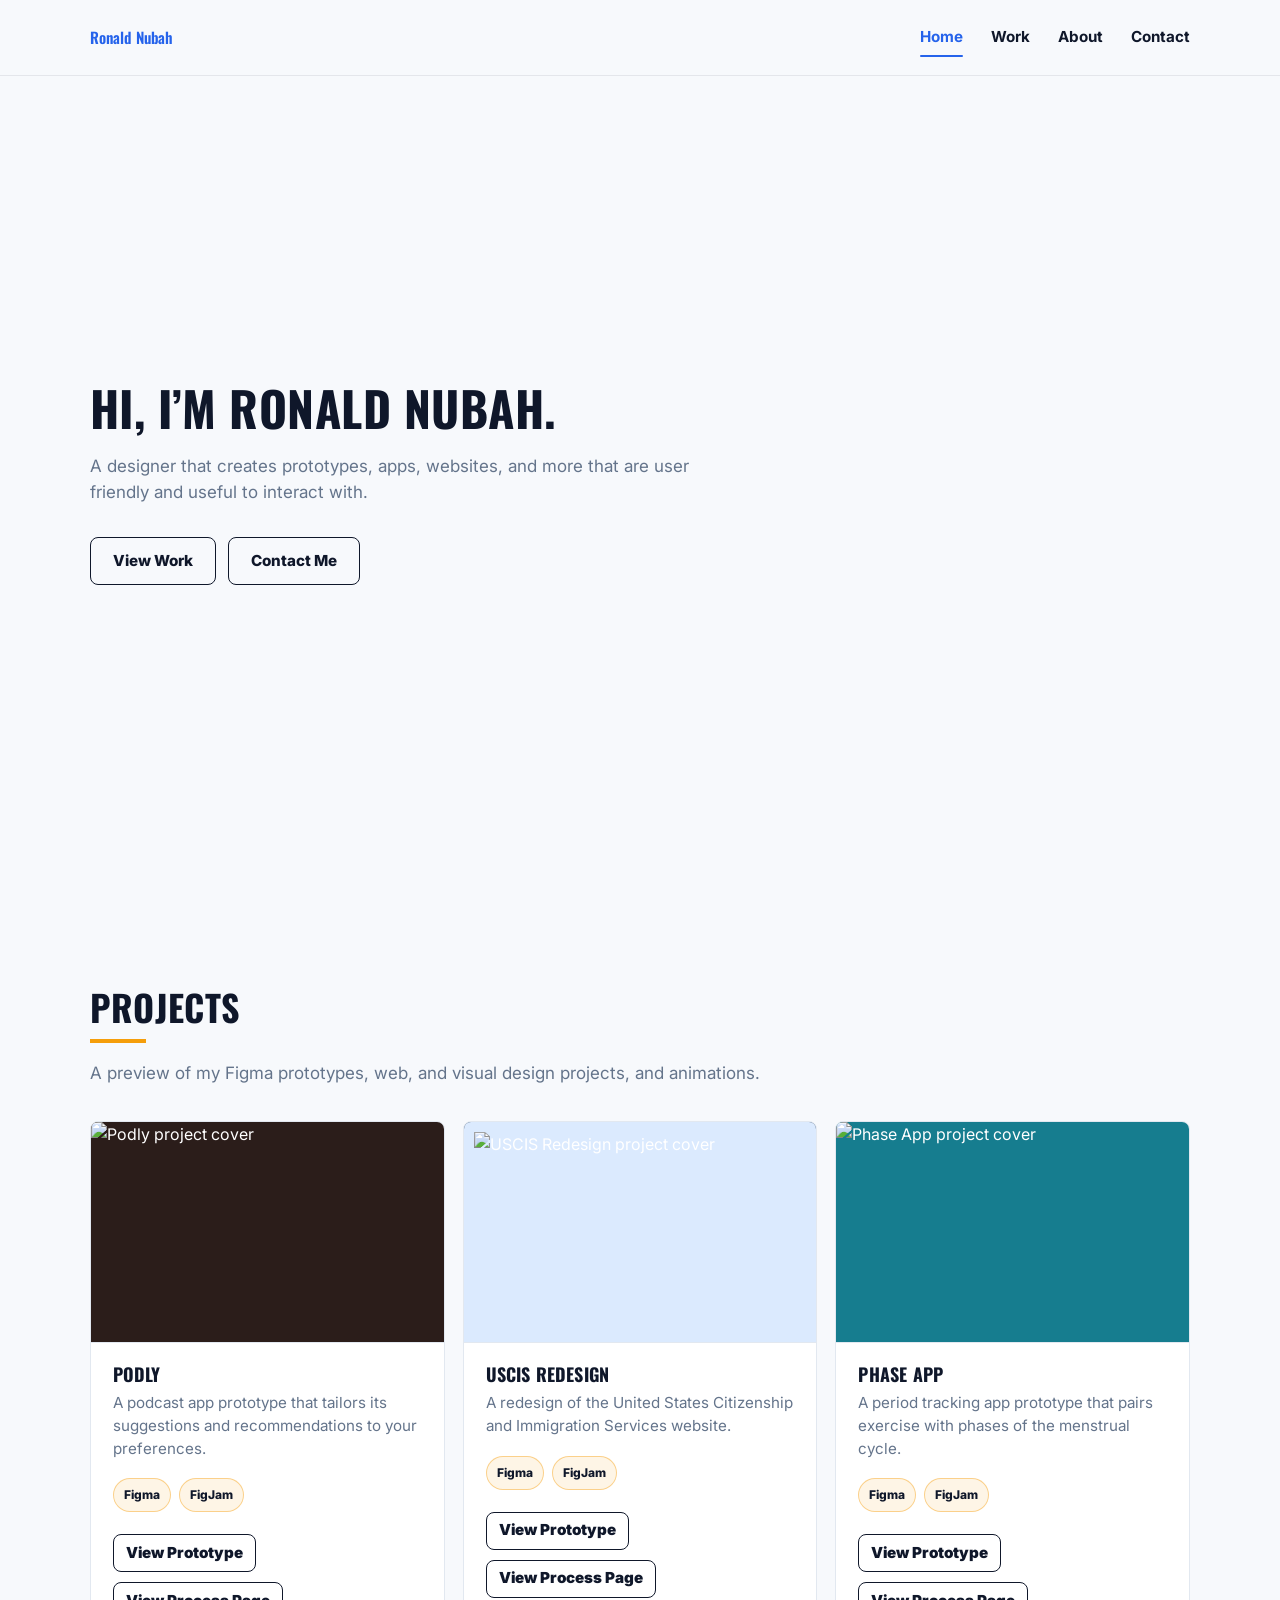
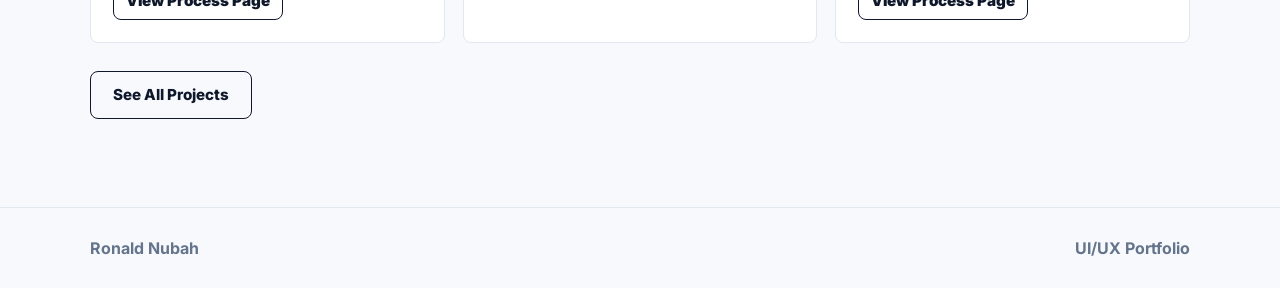
==== index.html @ 4ed1dfc1 "Add files via upload" ====
<!doctype html>
<html lang="en">
  <head>
    <meta charset="utf-8" />
    <meta name="viewport" content="width=device-width, initial-scale=1" />
    <meta
      name="description"
      content="Ronald Nubah is a UI/UX designer creating thoughtful apps, websites, prototypes, and digital brand experiences."
    />
    <title>Ronald Nubah | UI/UX Portfolio</title>
    <link rel="icon" href="favicon.svg" type="image/svg+xml" />
    <link rel="preconnect" href="https://fonts.googleapis.com" />
    <link rel="preconnect" href="https://fonts.gstatic.com" crossorigin />
    <link
      href="https://fonts.googleapis.com/css2?family=Inter:wght@400;500;600;700;800&family=Oswald:wght@500;600;700&display=swap"
      rel="stylesheet"
    />
    <link rel="stylesheet" href="styles.css?v=42" />
  </head>
  <body>
    <header class="site-header">
      <a class="brand" href="index.html" aria-label="Ronald Nubah home">Ronald Nubah</a>
      <button class="nav-toggle" type="button" aria-expanded="false" aria-controls="site-nav">
        <span></span>
        <span></span>
        <span></span>
      </button>
      <nav id="site-nav" class="site-nav" aria-label="Primary navigation">
        <a aria-current="page" href="index.html">Home</a>
        <a href="work.html">Work</a>
        <a href="about.html">About</a>
        <a href="contact.html">Contact</a>
      </nav>
    </header>

    <main>
      <section class="hero" aria-labelledby="hero-title">
        <div class="hero-copy">
          <h1 id="hero-title">Hi, I’m Ronald Nubah.</h1>
          <p class="hero-text">
            A designer that creates prototypes, apps, websites, and more that are user friendly and
            useful to interact with.
          </p>
          <div class="hero-actions" aria-label="Portfolio actions">
            <a class="button primary" href="work.html">View Work</a>
            <a class="button secondary" href="contact.html">Contact Me</a>
          </div>
        </div>

      </section>

      <section class="section work-section" aria-labelledby="work-title">
        <div class="section-heading">
          <h2 id="work-title">Projects</h2>
          <p>
            A preview of my Figma prototypes, web, and visual design projects, and animations.
          </p>
        </div>
        <div id="project-grid" class="project-grid"></div>
        <div class="section-actions">
          <a class="button secondary" href="work.html">See All Projects</a>
        </div>
      </section>
    </main>

    <footer class="site-footer">
      <p>Ronald Nubah</p>
      <p>UI/UX Portfolio</p>
    </footer>

    <script src="script.js?v=27"></script>
  </body>
</html>
---- styles.css ----
:root {
  --ink: #0F172A;
  --muted: #64748B;
  --paper: #F7F9FC;
  --white: #FFFFFF;
  --line: #E2E8F0;
  --primary: #2563EB;
  --teal: #2563EB;
  --accent: #F59E0B;
  --coral: #F59E0B;
  --navy: #0F172A;
  --gold: #F59E0B;
  --hover: #DBEAFE;
  --radius: 8px;
  --shadow: 0 24px 60px rgba(15, 23, 42, 0.10);
  --font-body: Inter, Arial, sans-serif;
  --font-heading: Oswald, Impact, sans-serif;
  --text-h1: 3rem;
  --text-h2: 2.25rem;
  --text-h3: 1.35rem;
  --text-body: 1rem;
  --text-lead: 1.0625rem;
  --text-caption: 0.875rem;
  --text-nav: 0.95rem;
  --text-card-title: 1.125rem;
  --text-card-body: 0.95rem;
  --text-tag: 0.75rem;
  --text-button: 0.95rem;
}

* {
  box-sizing: border-box;
}

html {
  scroll-behavior: smooth;
}

body {
  margin: 0;
  color: var(--ink);
  background: var(--paper);
  font-family: var(--font-body);
  font-size: var(--text-body);
  line-height: 1.5;
}

a {
  color: inherit;
  text-decoration: none;
}

.site-header {
  position: sticky;
  top: 0;
  z-index: 20;
  display: flex;
  align-items: center;
  justify-content: space-between;
  min-height: 76px;
  padding: 0 7vw;
  border-bottom: 1px solid rgba(15, 23, 42, 0.08);
  background: rgba(247, 249, 252, 0.92);
  backdrop-filter: blur(16px);
}

h1,
h2,
h3 {
  font-family: var(--font-heading);
  font-weight: 700;
  letter-spacing: 0.01em;
  text-transform: uppercase;
}

.brand {
  font-family: var(--font-heading);
  font-size: var(--text-nav);
  font-weight: 600;
  letter-spacing: 0.01em;
  color: var(--primary);
}

.site-nav {
  position: relative;
  display: flex;
  gap: 28px;
  color: var(--ink);
  font-size: var(--text-nav);
  font-weight: 700;
}

.site-nav a {
  position: relative;
  z-index: 1;
  padding: 8px 0;
  transition: color 180ms ease;
}

.site-nav a:hover,
.site-nav a:focus-visible,
.site-nav a[aria-current="page"] {
  color: var(--primary);
}

.nav-indicator {
  position: absolute;
  bottom: 0;
  left: 0;
  width: 0;
  height: 2px;
  border-radius: 999px;
  background: var(--primary);
  opacity: 0;
  pointer-events: none;
  transform: translateX(0);
  transition:
    transform 280ms cubic-bezier(0.22, 1, 0.36, 1),
    width 280ms cubic-bezier(0.22, 1, 0.36, 1),
    opacity 140ms ease;
}

.site-nav:not(.indicator-ready) .nav-indicator {
  transition: none;
}

.nav-toggle {
  display: none;
  width: 42px;
  height: 42px;
  border: 1px solid var(--line);
  border-radius: var(--radius);
  background: var(--white);
  cursor: pointer;
}

.nav-toggle span {
  display: block;
  width: 18px;
  height: 2px;
  margin: 4px auto;
  background: var(--ink);
}

.hero {
  display: grid;
  grid-template-columns: minmax(0, 1fr);
  align-items: center;
  min-height: calc(100vh - 76px);
  padding: 64px 7vw 72px;
}

.hero-copy {
  min-width: 0;
  max-width: 780px;
}

.eyebrow {
  margin: 0 0 14px;
  color: var(--accent);
  font-size: var(--text-caption);
  font-weight: 800;
  letter-spacing: 0;
  text-transform: uppercase;
}

h1,
h2,
h3,
p {
  margin-top: 0;
}

h1,
h2,
h3 {
  text-align: left;
}

h1 {
  margin-bottom: 22px;
  max-width: 900px;
  font-size: var(--text-h1);
  line-height: 1.04;
}

h2 {
  margin-bottom: 18px;
  font-size: var(--text-h2);
  line-height: 1.04;
}

.section-heading h2::after,
.page-hero h1::after,
.contact-form-section h1::after {
  content: "";
  display: block;
  width: 56px;
  height: 4px;
  margin-top: 14px;
  background: var(--accent);
}

.phase-hero-content h1::after {
  display: none;
}

h3 {
  margin-bottom: 12px;
  font-size: var(--text-h3);
  line-height: 1.08;
}

.hero-text,
.section-heading p,
.about-copy p,
.contact-section p {
  color: var(--muted);
  font-size: var(--text-lead);
}

.hero-text {
  max-width: 620px;
}

.hero-actions,
.contact-actions {
  display: flex;
  flex-wrap: wrap;
  gap: 12px;
  margin-top: 32px;
}

.button {
  display: inline-flex;
  align-items: center;
  justify-content: center;
  min-height: 48px;
  border: 1px solid var(--ink);
  border-radius: var(--radius);
  padding: 0 22px;
  font-size: var(--text-button);
  font-weight: 800;
}

.button,
.project-link,
.phase-prototype-button,
.form-submit {
  cursor: pointer;
  transition:
    transform 160ms ease,
    background-color 160ms ease,
    border-color 160ms ease,
    color 160ms ease,
    box-shadow 160ms ease;
}

.button,
.button.primary,
.button.secondary,
.phase-prototype-button,
.form-submit {
  color: var(--ink);
  background: transparent;
  border: 1px solid var(--ink);
  border-radius: var(--radius);
}

.button:hover,
.button:focus-visible,
.project-link:hover,
.project-link:focus-visible,
.phase-prototype-button:hover,
.phase-prototype-button:focus-visible,
.form-submit:hover,
.form-submit:focus-visible {
  transform: translateY(-1px);
  box-shadow: 0 10px 24px rgba(15, 23, 42, 0.12);
}

.button:active,
.project-link:active,
.phase-prototype-button:active,
.form-submit:active {
  transform: translateY(1px);
  box-shadow: 0 4px 12px rgba(15, 23, 42, 0.10);
  color: var(--white);
  border-color: var(--primary);
  background: var(--primary);
}

.button.primary:hover,
.button.primary:focus-visible,
.button.secondary:hover,
.button.secondary:focus-visible,
.project-link:hover,
.project-link:focus-visible,
.phase-prototype-button:hover,
.phase-prototype-button:focus-visible,
.phase-top-button:hover,
.phase-top-button:focus-visible,
.form-submit:hover,
.form-submit:focus-visible {
  color: var(--ink);
  border-color: var(--primary);
  background: var(--hover);
}

.hero-visual {
  min-width: 0;
  justify-self: start;
  width: 100%;
}

.headshot-frame {
  overflow: hidden;
  width: min(100%, 420px);
  margin-left: auto;
  border: 1px solid var(--line);
  border-radius: var(--radius);
  padding: 14px;
  background: var(--white);
  box-shadow: var(--shadow);
}

.headshot-frame img {
  display: block;
  width: 100%;
  aspect-ratio: 4 / 5;
  border-radius: var(--radius);
  object-fit: cover;
}

.headshot-placeholder {
  display: grid;
  aspect-ratio: 4 / 5;
  place-items: center;
  border: 1px dashed var(--line);
  border-radius: var(--radius);
  background:
    linear-gradient(135deg, rgba(37, 99, 235, 0.12), rgba(245, 158, 11, 0.12)),
    var(--white);
  color: var(--muted);
  font-weight: 800;
}

.section {
  padding: 88px 7vw;
}

.page-hero {
  padding: 92px 7vw 54px;
}

.page-hero h1 {
  max-width: 980px;
}

.page-hero p:not(.eyebrow) {
  max-width: 720px;
  color: var(--muted);
  font-size: var(--text-lead);
}

.work-page-hero {
  padding-bottom: 24px;
}

.work-page-projects {
  padding-top: 20px;
}

.section-actions {
  margin-top: 28px;
}

.section-heading {
  max-width: 720px;
  margin-bottom: 34px;
}

.section-heading p {
  margin-bottom: 0;
}

.project-grid {
  display: grid;
  grid-template-columns: repeat(3, minmax(0, 1fr));
  gap: 18px;
}

.project-card {
  overflow: hidden;
  border: 1px solid var(--line);
  border-radius: var(--radius);
  background: var(--white);
}

.project-cover {
  position: relative;
  display: grid;
  overflow: hidden;
  aspect-ratio: 16 / 10;
  place-items: center;
  color: var(--white);
  border-bottom: 1px solid var(--line);
}

.project-cover::after {
  content: "";
  position: absolute;
  inset: 18px;
  border: 1px solid rgba(255, 255, 255, 0.55);
  border-radius: var(--radius);
}

.project-cover.has-image::after {
  display: none;
}

.project-image {
  display: block;
  width: 100%;
  height: 100%;
  object-fit: cover;
}

.project-image-contain {
  object-fit: contain;
  padding: 10px;
  background: var(--hover);
}

.project-monogram {
  position: relative;
  z-index: 1;
  font-size: var(--text-h1);
  font-weight: 900;
  text-transform: uppercase;
}

.project-content {
  padding: 22px;
}

.project-content h3 {
  margin-bottom: 8px;
  font-size: var(--text-card-title);
}

.project-content p {
  color: var(--muted);
  font-size: var(--text-card-body);
}

.tag-list {
  display: flex;
  flex-wrap: wrap;
  gap: 8px;
  margin-top: 18px;
}

.tag-list span,
.tool-list span {
  border: 1px solid rgba(245, 158, 11, 0.42);
  border-radius: 999px;
  padding: 7px 10px;
  color: var(--ink);
  background: rgba(245, 158, 11, 0.10);
  font-size: var(--text-tag);
  font-weight: 800;
}

.project-actions {
  display: flex;
  flex-wrap: wrap;
  gap: 10px;
  align-items: center;
  margin-top: 22px;
}

.project-link {
  display: inline-flex;
  align-items: center;
  min-height: 38px;
  border: 1px solid var(--ink);
  border-radius: var(--radius);
  padding: 0 12px;
  color: var(--ink);
  background: transparent;
  font-size: var(--text-button);
  font-weight: 900;
}

.project-link-secondary {
  border-color: var(--ink);
  color: var(--ink);
}

.about-section {
  display: grid;
  grid-template-columns: 1fr;
  gap: 28px;
  align-items: start;
  background: var(--paper);
}

.about-copy {
  max-width: 720px;
}

.skills-panel {
  justify-self: start;
  width: min(100%, 420px);
  border: 1px solid var(--line);
  border-radius: var(--radius);
  padding: 26px;
  background: var(--white);
}

.skills-panel ul {
  display: grid;
  gap: 10px;
  margin: 0 0 26px;
  padding-left: 20px;
  color: var(--muted);
}

.tool-list {
  display: flex;
  flex-wrap: wrap;
  gap: 8px;
}

.contact-section {
  max-width: 980px;
}

.contact-section h2 {
  max-width: 860px;
}

.contact-section p {
  max-width: 680px;
}

.contact-form-section {
  padding: 72px 7vw 96px;
  background: var(--paper);
}

.phase-case-hero {
  position: relative;
  display: grid;
  min-height: calc(100vh - 76px);
  align-items: stretch;
  overflow: hidden;
  background:
    linear-gradient(rgba(247, 249, 252, 0.72), rgba(247, 249, 252, 0.72)),
    url("assets/images/phase-hero-bg.png") center / cover no-repeat;
}

.podly-case-hero {
  background:
    linear-gradient(rgba(247, 249, 252, 0.70), rgba(247, 249, 252, 0.70)),
    url("assets/images/podly-hero-mockup.png") center / cover no-repeat;
}

.uscis-case-hero {
  background:
    linear-gradient(rgba(247, 249, 252, 0.74), rgba(247, 249, 252, 0.74)),
    url("assets/images/uscis-hero-mockup.png") center / cover no-repeat;
}

.phase-case-hero::before {
  content: "";
  position: absolute;
  inset: 0;
  background: linear-gradient(90deg, rgba(247, 249, 252, 0.42), rgba(247, 249, 252, 0.26));
}

.phase-hero-content {
  position: relative;
  z-index: 1;
  display: grid;
  min-height: calc(100vh - 76px);
  grid-template-rows: auto 1fr auto;
  gap: 32px;
  padding: 52px 7vw 48px;
}

.phase-hero-content h1 {
  justify-self: center;
  margin: 0;
  font-size: var(--text-h1);
  line-height: 1;
}

.phase-meta-grid {
  display: grid;
  grid-template-columns: repeat(4, minmax(0, 1fr));
  gap: 42px;
  align-self: end;
}

.phase-meta-grid h2 {
  margin-bottom: 24px;
  font-family: var(--font-heading);
  font-size: var(--text-h3);
  line-height: 1.1;
  text-transform: none;
}

.phase-meta-grid p {
  margin: 0;
  color: var(--muted);
  font-size: var(--text-body);
}

.phase-prototype-button {
  display: inline-flex;
  align-items: center;
  justify-content: center;
  justify-self: center;
  min-height: 48px;
  padding: 0 22px;
  font-size: var(--text-button);
  font-weight: 800;
  text-transform: uppercase;
}

.phase-page-actions {
  display: flex;
  flex-wrap: wrap;
  gap: 14px;
  justify-content: center;
  padding: 34px 7vw 58px;
  background: var(--white);
}

.phase-top-button {
  border: 1px solid var(--ink);
  color: var(--ink);
  background: transparent;
}

.phase-intro-section {
  display: grid;
  grid-template-columns: minmax(0, 0.85fr) minmax(0, 1.15fr);
  gap: 64px;
  align-items: center;
  padding: 48px 7vw;
  background: var(--white);
}

.phase-intro-copy h2 {
  max-width: 720px;
  margin-bottom: 20px;
  color: var(--primary);
  font-size: var(--text-h2);
  line-height: 1.04;
  overflow-wrap: anywhere;
}

.phase-intro-copy p {
  max-width: 610px;
  margin-bottom: 22px;
  color: var(--muted);
  font-size: var(--text-body);
  line-height: 1.55;
}

.phase-intro-copy p:last-child {
  margin-bottom: 0;
}

.phase-mockup-image {
  display: block;
  width: min(100%, 780px);
  height: auto;
  justify-self: center;
}

.phase-phone-placeholders {
  --phone-height: clamp(360px, 29vw, 560px);
  display: grid;
  grid-template-columns: repeat(3, minmax(0, calc(var(--phone-height) * 0.5)));
  gap: 14px;
  align-items: center;
  justify-content: center;
  min-width: 0;
}

.phone-placeholder {
  display: grid;
  width: 100%;
  height: var(--phone-height);
  place-items: center;
  border: 2px dashed var(--line);
  border-radius: 36px;
  background: var(--paper);
  color: var(--muted);
  font-weight: 800;
}

.phone-placeholder.has-phone-image {
  border: 0;
  background: transparent;
}

.phone-placeholder img {
  display: block;
  width: auto;
  height: 100%;
  max-width: 100%;
  object-fit: contain;
}

.phone-placeholder.featured {
  background: var(--hover);
}

.phone-placeholder.featured.has-phone-image {
  background: transparent;
}

.case-study-section {
  padding: 34px 7vw;
  background: var(--white);
}

.case-study-section h2 {
  margin-bottom: 18px;
  color: var(--primary);
  font-size: var(--text-h2);
  line-height: 1.04;
  overflow-wrap: anywhere;
}

.case-study-section h3 {
  margin: 28px 0 14px;
  color: var(--ink);
  font-family: var(--font-heading);
  font-size: var(--text-h3);
  line-height: 1.08;
  text-transform: uppercase;
}

.case-study-section p,
.case-study-section li {
  color: var(--muted);
  font-size: var(--text-body);
  line-height: 1.6;
}

.case-study-section p {
  max-width: 1500px;
}

.case-study-section ul {
  display: grid;
  gap: 12px;
  margin: 10px 0 18px 28px;
  padding-left: 24px;
}

.gdd-image {
  display: block;
  width: 100%;
  margin-top: 36px;
  object-fit: contain;
}

.case-study-image {
  display: block;
  width: 100%;
  height: auto;
  background: var(--paper);
}

.behavioral-image-stack {
  display: grid;
  gap: 18px;
  width: min(100%, 980px);
  margin-top: 22px;
}

.behavioral-image-stack img {
  display: block;
  width: 100%;
  height: auto;
  border: 1px solid var(--line);
}

.framework-image {
  height: 330px;
  object-fit: cover;
}

.persona-image {
  display: block;
  width: min(100%, 520px);
  height: auto;
  margin: 0 auto;
  background: var(--paper);
}

.placeholder-gallery {
  display: grid;
  gap: 28px;
  margin-top: 20px;
}

.placeholder-gallery.two-up {
  grid-template-columns: repeat(2, minmax(0, 1fr));
}

.wide-placeholder,
.document-placeholder {
  display: grid;
  place-items: center;
  border: 2px dashed var(--line);
  background: var(--paper);
  color: var(--muted);
  font-weight: 800;
}

.wide-placeholder {
  min-height: 330px;
}

.document-placeholder {
  width: min(100%, 420px);
  min-height: 620px;
  margin: 0 auto;
}

.placeholder-gallery figcaption,
.centered-placeholder-figure figcaption {
  margin-top: 14px;
  color: var(--muted);
  font-size: var(--text-caption);
}

.centered-placeholder-figure {
  margin: 22px auto 32px;
  text-align: center;
}

.compact-gallery {
  max-width: 1020px;
  margin-right: auto;
  margin-left: auto;
}

.contact-form-section h1 {
  max-width: 560px;
  margin-bottom: 24px;
  font-size: var(--text-h1);
  line-height: 1.02;
}

.contact-intro {
  max-width: 520px;
  margin-bottom: 28px;
  color: var(--ink);
  font-size: var(--text-lead);
}

.contact-form {
  width: 100%;
  max-width: 620px;
  justify-self: start;
}

.contact-form-copy {
  max-width: 620px;
}


.contact-form fieldset {
  margin: 0;
  border: 0;
  padding: 0;
}

.contact-form legend,
.contact-form label > span {
  display: block;
  margin-bottom: 10px;
  color: var(--ink);
  font-size: var(--text-body);
  font-weight: 400;
}

.contact-form em {
  color: var(--muted);
  font-style: normal;
}

.name-grid {
  display: grid;
  grid-template-columns: repeat(2, minmax(0, 1fr));
  gap: 14px;
}

.contact-form label {
  display: block;
  margin-bottom: 22px;
}

.contact-form input,
.contact-form textarea {
  width: 100%;
  border: 2px solid var(--ink);
  border-radius: 999px;
  padding: 12px 16px;
  color: var(--ink);
  background: transparent;
  font: inherit;
  outline: none;
}

.contact-form textarea {
  min-height: 130px;
  border-radius: 20px;
  resize: vertical;
}

.contact-form input:focus,
.contact-form textarea:focus {
  border-color: var(--primary);
  box-shadow: 0 0 0 4px rgba(37, 99, 235, 0.16);
}

.form-submit {
  min-width: 190px;
  min-height: 48px;
  padding: 0 42px;
  font: inherit;
  font-size: var(--text-button);
  font-weight: 800;
  text-transform: uppercase;
  cursor: pointer;
}

.animation-section {
  padding-top: 28px;
}

.animation-video {
  display: block;
  width: min(100%, 960px);
  max-height: 70vh;
  background: #000000;
}

.animation-actions {
  margin-top: 20px;
}

.site-footer {
  display: flex;
  justify-content: space-between;
  gap: 20px;
  padding: 28px 7vw;
  border-top: 1px solid var(--line);
  color: var(--muted);
  font-weight: 700;
}

.site-footer p {
  margin: 0;
}

@media (max-width: 1180px) {
  :root {
    --text-h1: 2.75rem;
    --text-h2: 2.1rem;
  }

  .hero {
    grid-template-columns: 1fr;
    gap: 42px;
    min-height: auto;
  }

  .hero-visual {
    justify-self: start;
  }

  .headshot-frame {
    width: min(100%, 440px);
    margin-left: 0;
  }

  .phase-meta-grid {
    grid-template-columns: repeat(2, minmax(0, 1fr));
  }

  .phase-intro-section {
    grid-template-columns: 1fr;
  }

  .phase-phone-placeholders {
    justify-content: center;
    max-width: 100%;
  }
}

@media (max-width: 980px) {
  :root {
    --text-h1: 2.55rem;
    --text-h2: 1.95rem;
    --text-h3: 1.25rem;
    --text-lead: 1rem;
  }

  .hero,
  .about-section {
    grid-template-columns: 1fr;
  }

  .project-grid {
    grid-template-columns: repeat(2, minmax(0, 1fr));
  }

  .contact-form-section {
    grid-template-columns: 1fr;
    gap: 28px;
  }

  .contact-form {
    max-width: 100%;
    justify-self: start;
  }

  .phase-hero-content {
    min-height: auto;
    padding-top: 58px;
  }

  .phase-intro-section {
    padding: 32px 22px;
  }

  .phase-phone-placeholders {
    --phone-height: clamp(280px, 47vw, 460px);
    gap: 8px;
  }

  .case-study-section {
    padding: 24px 22px;
  }

  .placeholder-gallery.two-up {
    grid-template-columns: 1fr;
  }

  .document-placeholder {
    min-height: 460px;
  }

  .framework-image {
    height: auto;
    object-fit: contain;
  }
}

@media (max-width: 520px) {
  .phase-phone-placeholders {
    --phone-height: calc((100vw - 60px) / 1.5);
  }
}

@media (max-width: 720px) {
  :root {
    --text-h1: 2.15rem;
    --text-h2: 1.75rem;
    --text-h3: 1.15rem;
    --text-body: 1rem;
    --text-lead: 1rem;
    --text-nav: 0.92rem;
    --text-card-title: 1.05rem;
    --text-card-body: 0.95rem;
    --text-button: 0.9rem;
  }

  .site-header {
    min-height: 68px;
    padding: 0 22px;
  }

  .nav-toggle {
    display: block;
  }

  .site-nav {
    position: absolute;
    top: 68px;
    left: 0;
    right: 0;
    display: none;
    flex-direction: column;
    gap: 0;
    padding: 12px 22px 18px;
    border-bottom: 1px solid var(--line);
    background: var(--paper);
  }

  .site-nav.open {
    display: flex;
  }

  .nav-indicator {
    display: none;
  }

  .site-nav a[aria-current="page"] {
    border-bottom: 2px solid var(--primary);
  }

  .hero,
  .section,
  .page-hero {
    padding-right: 22px;
    padding-left: 22px;
  }

  .page-hero {
    padding-top: 58px;
  }

  .headshot-frame {
    width: 100%;
    margin-left: 0;
  }

  .headshot-placeholder {
    min-height: 0;
  }

  .project-grid {
    grid-template-columns: 1fr;
  }

  .contact-form-section {
    padding: 54px 22px 72px;
  }

  .name-grid {
    grid-template-columns: 1fr;
    gap: 0;
  }

  .form-submit {
    width: 100%;
  }

  .phase-hero-content h1 {
    justify-self: start;
  }

  .phase-meta-grid {
    grid-template-columns: 1fr;
    gap: 24px;
  }

  .phase-meta-grid h2 {
    margin-bottom: 8px;
  }

  .phase-prototype-button {
    width: auto;
    min-width: 0;
  }

  .phase-page-actions {
    padding: 28px 22px 46px;
  }

  .site-footer {
    flex-direction: column;
    padding-right: 22px;
    padding-left: 22px;
  }
}

@media (max-width: 360px) {
  :root {
    --text-h1: 1.95rem;
    --text-h2: 1.6rem;
  }

  .button {
    width: 100%;
  }
}
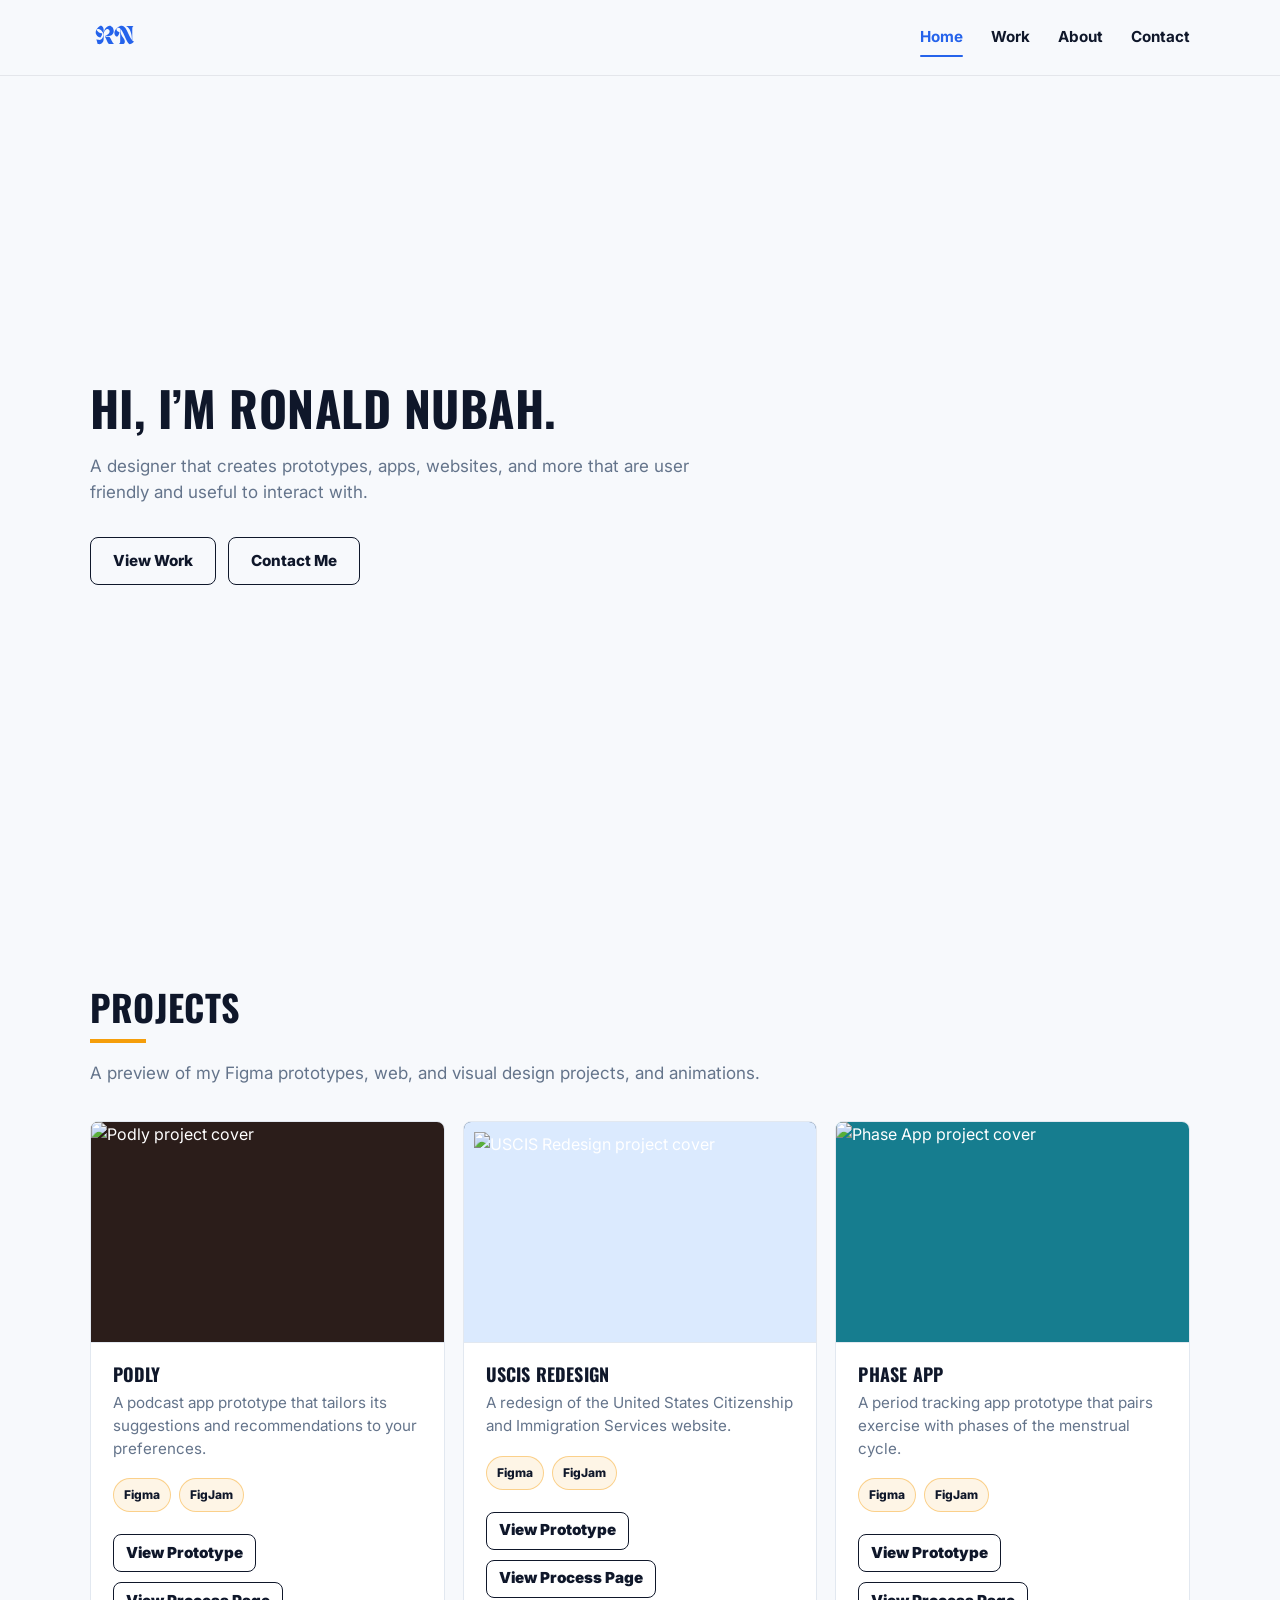
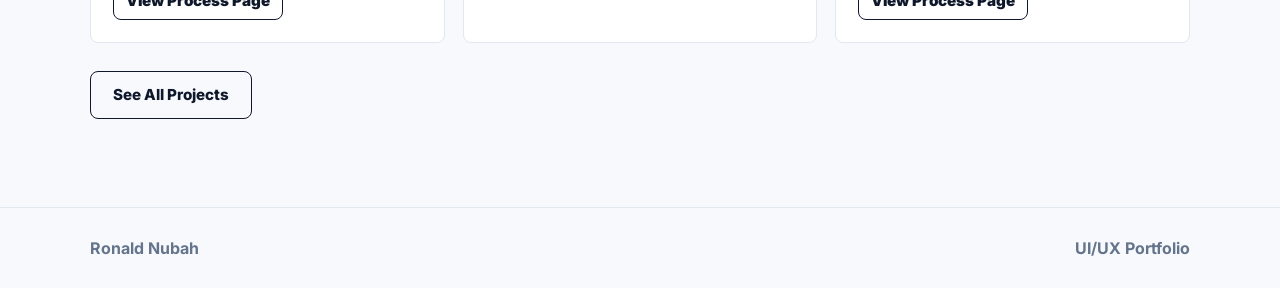
==== commit affd3840: "Add files via upload" ====
--- a/index.html
+++ b/index.html
@@ -15,11 +15,13 @@
       href="https://fonts.googleapis.com/css2?family=Inter:wght@400;500;600;700;800&family=Oswald:wght@500;600;700&display=swap"
       rel="stylesheet"
     />
-    <link rel="stylesheet" href="styles.css?v=42" />
+    <link rel="stylesheet" href="styles.css?v=46" />
   </head>
   <body>
     <header class="site-header">
-      <a class="brand" href="index.html" aria-label="Ronald Nubah home">Ronald Nubah</a>
+      <a class="brand" href="index.html" aria-label="Ronald Nubah home">
+        <img src="assets/images/ronald-nubah-logo.svg" alt="" />
+      </a>
       <button class="nav-toggle" type="button" aria-expanded="false" aria-controls="site-nav">
         <span></span>
         <span></span>
@@ -68,6 +70,6 @@
       <p>UI/UX Portfolio</p>
     </footer>
 
-    <script src="script.js?v=27"></script>
+    <script src="script.js?v=30"></script>
   </body>
 </html>
--- a/styles.css
+++ b/styles.css
@@ -74,11 +74,15 @@
 }
 
 .brand {
-  font-family: var(--font-heading);
-  font-size: var(--text-nav);
-  font-weight: 600;
-  letter-spacing: 0.01em;
-  color: var(--primary);
+  display: inline-flex;
+  align-items: center;
+  flex: 0 0 auto;
+}
+
+.brand img {
+  display: block;
+  width: 50px;
+  height: 50px;
 }
 
 .site-nav {
@@ -573,6 +577,16 @@
     url("assets/images/uscis-hero-mockup.png") center / cover no-repeat;
 }
 
+.swimplicity-case-hero {
+  background:
+    linear-gradient(rgba(247, 249, 252, 0.76), rgba(247, 249, 252, 0.76)),
+    url("assets/images/swimplicity-hero-mockup.png") center / cover no-repeat;
+}
+
+.swimplicity-meta-grid {
+  grid-template-columns: repeat(3, minmax(0, 1fr));
+}
+
 .phase-case-hero::before {
   content: "";
   position: absolute;
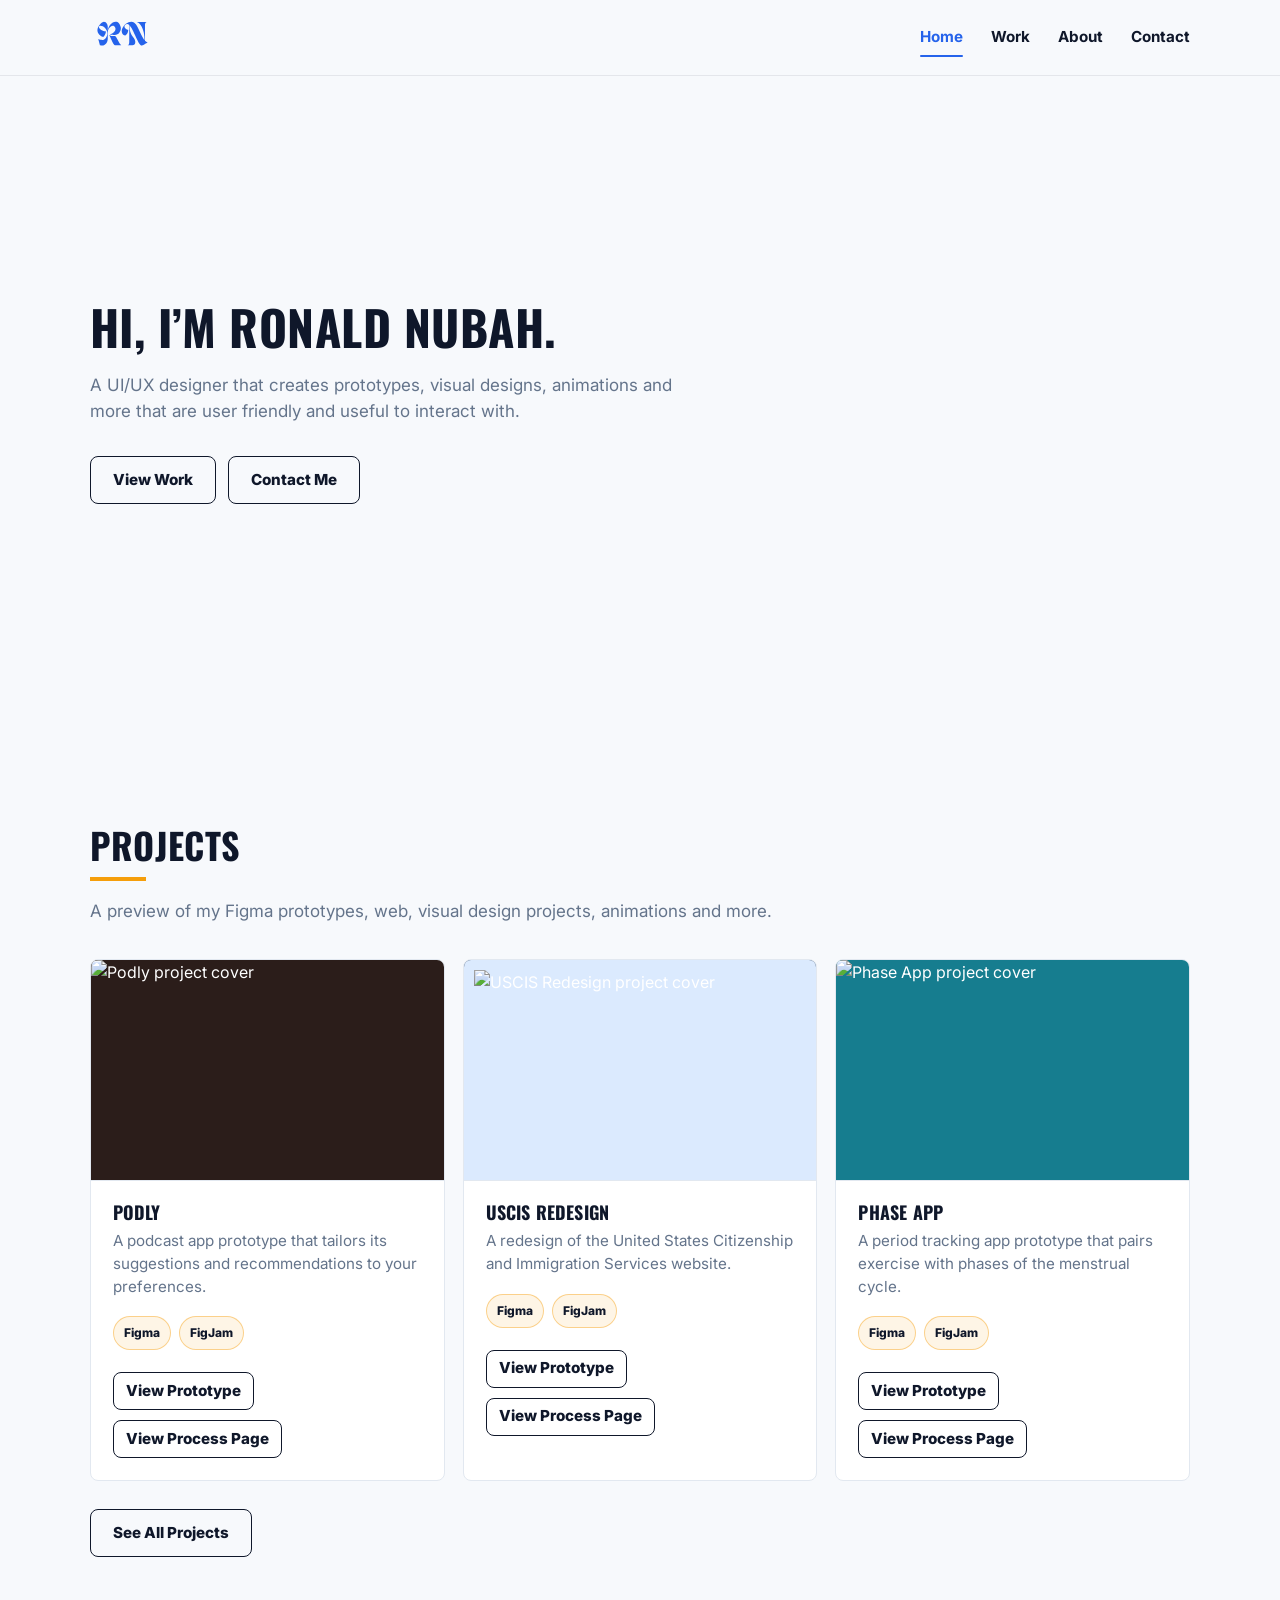
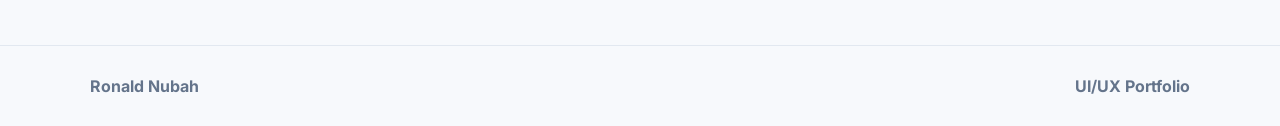
==== commit a2113b8c: "Add files via upload" ====
--- a/index.html
+++ b/index.html
@@ -15,7 +15,7 @@
       href="https://fonts.googleapis.com/css2?family=Inter:wght@400;500;600;700;800&family=Oswald:wght@500;600;700&display=swap"
       rel="stylesheet"
     />
-    <link rel="stylesheet" href="styles.css?v=46" />
+    <link rel="stylesheet" href="styles.css?v=53" />
   </head>
   <body>
     <header class="site-header">
@@ -40,8 +40,8 @@
         <div class="hero-copy">
           <h1 id="hero-title">Hi, I’m Ronald Nubah.</h1>
           <p class="hero-text">
-            A designer that creates prototypes, apps, websites, and more that are user friendly and
-            useful to interact with.
+            A UI/UX designer that creates prototypes, visual designs, animations and more that are
+            user friendly and useful to interact with.
           </p>
           <div class="hero-actions" aria-label="Portfolio actions">
             <a class="button primary" href="work.html">View Work</a>
@@ -55,7 +55,7 @@
         <div class="section-heading">
           <h2 id="work-title">Projects</h2>
           <p>
-            A preview of my Figma prototypes, web, and visual design projects, and animations.
+            A preview of my Figma prototypes, web, visual design projects, animations and more.
           </p>
         </div>
         <div id="project-grid" class="project-grid"></div>
@@ -70,6 +70,6 @@
       <p>UI/UX Portfolio</p>
     </footer>
 
-    <script src="script.js?v=30"></script>
+    <script src="script.js?v=32"></script>
   </body>
 </html>
--- a/styles.css
+++ b/styles.css
@@ -81,8 +81,8 @@
 
 .brand img {
   display: block;
-  width: 50px;
-  height: 50px;
+  width: 65px;
+  height: 65px;
 }
 
 .site-nav {
@@ -150,7 +150,7 @@
   display: grid;
   grid-template-columns: minmax(0, 1fr);
   align-items: center;
-  min-height: calc(100vh - 76px);
+  min-height: calc(82vh - 76px);
   padding: 64px 7vw 72px;
 }
 
@@ -251,6 +251,10 @@
 .project-link,
 .phase-prototype-button,
 .form-submit {
+  font-family: var(--font-body);
+  font-size: var(--text-button);
+  font-weight: 800;
+  line-height: 1.2;
   cursor: pointer;
   transition:
     transform 160ms ease,
@@ -493,8 +497,6 @@
   padding: 0 12px;
   color: var(--ink);
   background: transparent;
-  font-size: var(--text-button);
-  font-weight: 900;
 }
 
 .project-link-secondary {
@@ -583,7 +585,13 @@
     url("assets/images/swimplicity-hero-mockup.png") center / cover no-repeat;
 }
 
-.swimplicity-meta-grid {
+.quick-cuisine-case-hero {
+  background:
+    linear-gradient(rgba(247, 249, 252, 0.70), rgba(247, 249, 252, 0.70)),
+    url("assets/images/quick-cuisine-hero-hand.png") center / cover no-repeat;
+}
+
+.three-column-meta-grid {
   grid-template-columns: repeat(3, minmax(0, 1fr));
 }
 
@@ -639,9 +647,6 @@
   justify-self: center;
   min-height: 48px;
   padding: 0 22px;
-  font-size: var(--text-button);
-  font-weight: 800;
-  text-transform: uppercase;
 }
 
 .phase-page-actions {
@@ -650,7 +655,7 @@
   gap: 14px;
   justify-content: center;
   padding: 34px 7vw 58px;
-  background: var(--white);
+  background: var(--paper);
 }
 
 .phase-top-button {
@@ -665,7 +670,7 @@
   gap: 64px;
   align-items: center;
   padding: 48px 7vw;
-  background: var(--white);
+  background: var(--paper);
 }
 
 .phase-intro-copy h2 {
@@ -741,7 +746,7 @@
 
 .case-study-section {
   padding: 34px 7vw;
-  background: var(--white);
+  background: var(--paper);
 }
 
 .case-study-section h2 {
@@ -952,10 +957,6 @@
   min-width: 190px;
   min-height: 48px;
   padding: 0 42px;
-  font: inherit;
-  font-size: var(--text-button);
-  font-weight: 800;
-  text-transform: uppercase;
   cursor: pointer;
 }
 
@@ -1142,6 +1143,10 @@
     padding-left: 22px;
   }
 
+  .hero {
+    min-height: calc(82vh - 68px);
+  }
+
   .page-hero {
     padding-top: 58px;
   }
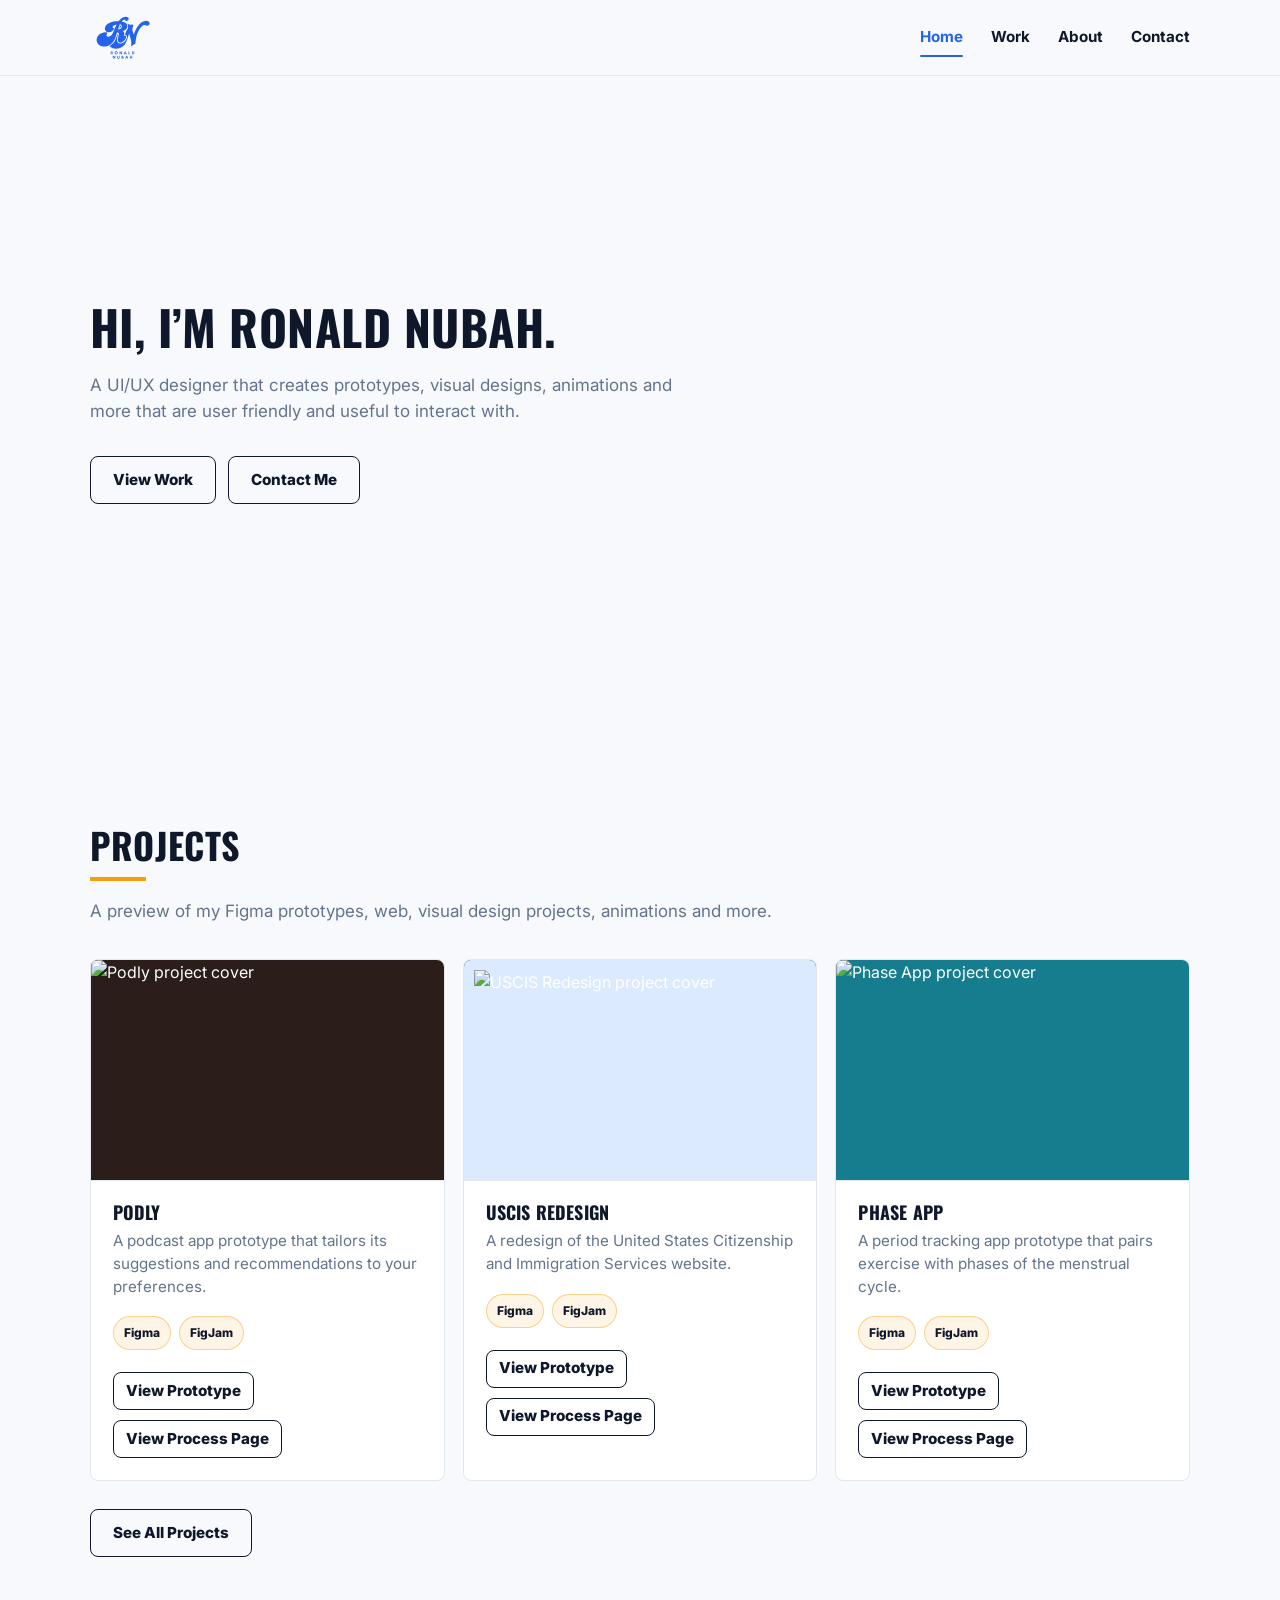
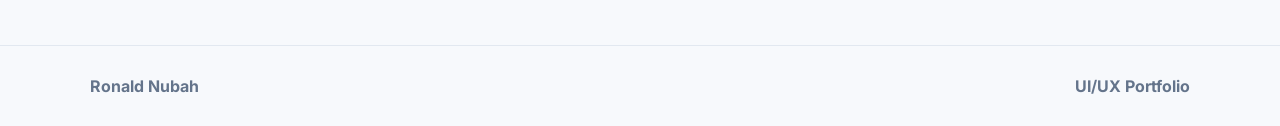
==== commit e2681f3c: "Add files via upload" ====
--- a/index.html
+++ b/index.html
@@ -15,12 +15,12 @@
       href="https://fonts.googleapis.com/css2?family=Inter:wght@400;500;600;700;800&family=Oswald:wght@500;600;700&display=swap"
       rel="stylesheet"
     />
-    <link rel="stylesheet" href="styles.css?v=53" />
+    <link rel="stylesheet" href="styles.css?v=59" />
   </head>
   <body>
     <header class="site-header">
       <a class="brand" href="index.html" aria-label="Ronald Nubah home">
-        <img src="assets/images/ronald-nubah-logo.svg" alt="" />
+        <img src="assets/images/ronald-nubah-logo-v2.svg" alt="" />
       </a>
       <button class="nav-toggle" type="button" aria-expanded="false" aria-controls="site-nav">
         <span></span>
@@ -70,6 +70,6 @@
       <p>UI/UX Portfolio</p>
     </footer>
 
-    <script src="script.js?v=32"></script>
+    <script src="script.js?v=34"></script>
   </body>
 </html>
--- a/styles.css
+++ b/styles.css
@@ -640,6 +640,14 @@
   font-size: var(--text-body);
 }
 
+.phase-meta-wide {
+  grid-column: 1 / -1;
+}
+
+.phase-meta-wide h2 {
+  margin-bottom: 12px;
+}
+
 .phase-prototype-button {
   display: inline-flex;
   align-items: center;
@@ -782,6 +790,79 @@
   gap: 12px;
   margin: 10px 0 18px 28px;
   padding-left: 24px;
+}
+
+.podly-artifact-grid {
+  display: grid;
+  grid-template-columns: repeat(2, minmax(0, 1fr));
+  gap: 24px;
+  margin-top: 32px;
+}
+
+.podly-discovery-artifacts {
+  grid-template-columns: 1fr;
+  gap: 36px;
+}
+
+.podly-research-artifacts {
+  grid-template-columns: 1fr;
+  gap: 36px;
+}
+
+.podly-discovery-artifacts figure,
+.podly-research-artifacts figure {
+  margin: 0;
+}
+
+.podly-artifact-image {
+  display: block;
+  width: min(100%, 980px);
+  height: auto;
+  max-height: 680px;
+  margin: 0 auto;
+  border: 1px solid var(--line);
+  border-radius: 16px;
+  background: #fff;
+  object-fit: contain;
+}
+
+.podly-persona-artifact {
+  width: min(100%, 520px);
+}
+
+.podly-discovery-artifacts figcaption,
+.podly-research-artifacts figcaption {
+  margin-top: 10px;
+  color: var(--muted);
+  font-size: var(--text-caption);
+  text-align: center;
+}
+
+.podly-artifact-placeholder {
+  margin: 0;
+}
+
+.podly-artifact-placeholder div {
+  display: grid;
+  min-height: 260px;
+  padding: 28px;
+  place-items: center;
+  border: 2px dashed var(--line);
+  border-radius: 18px;
+  background: #fff;
+  color: var(--muted);
+  font-weight: 800;
+  text-align: center;
+}
+
+.podly-artifact-placeholder figcaption {
+  margin-top: 10px;
+  color: var(--muted);
+  font-size: var(--text-caption);
+}
+
+.podly-takeaways {
+  padding-bottom: 52px;
 }
 
 .gdd-image {
@@ -1070,6 +1151,10 @@
   }
 
   .placeholder-gallery.two-up {
+    grid-template-columns: 1fr;
+  }
+
+  .podly-artifact-grid {
     grid-template-columns: 1fr;
   }
 
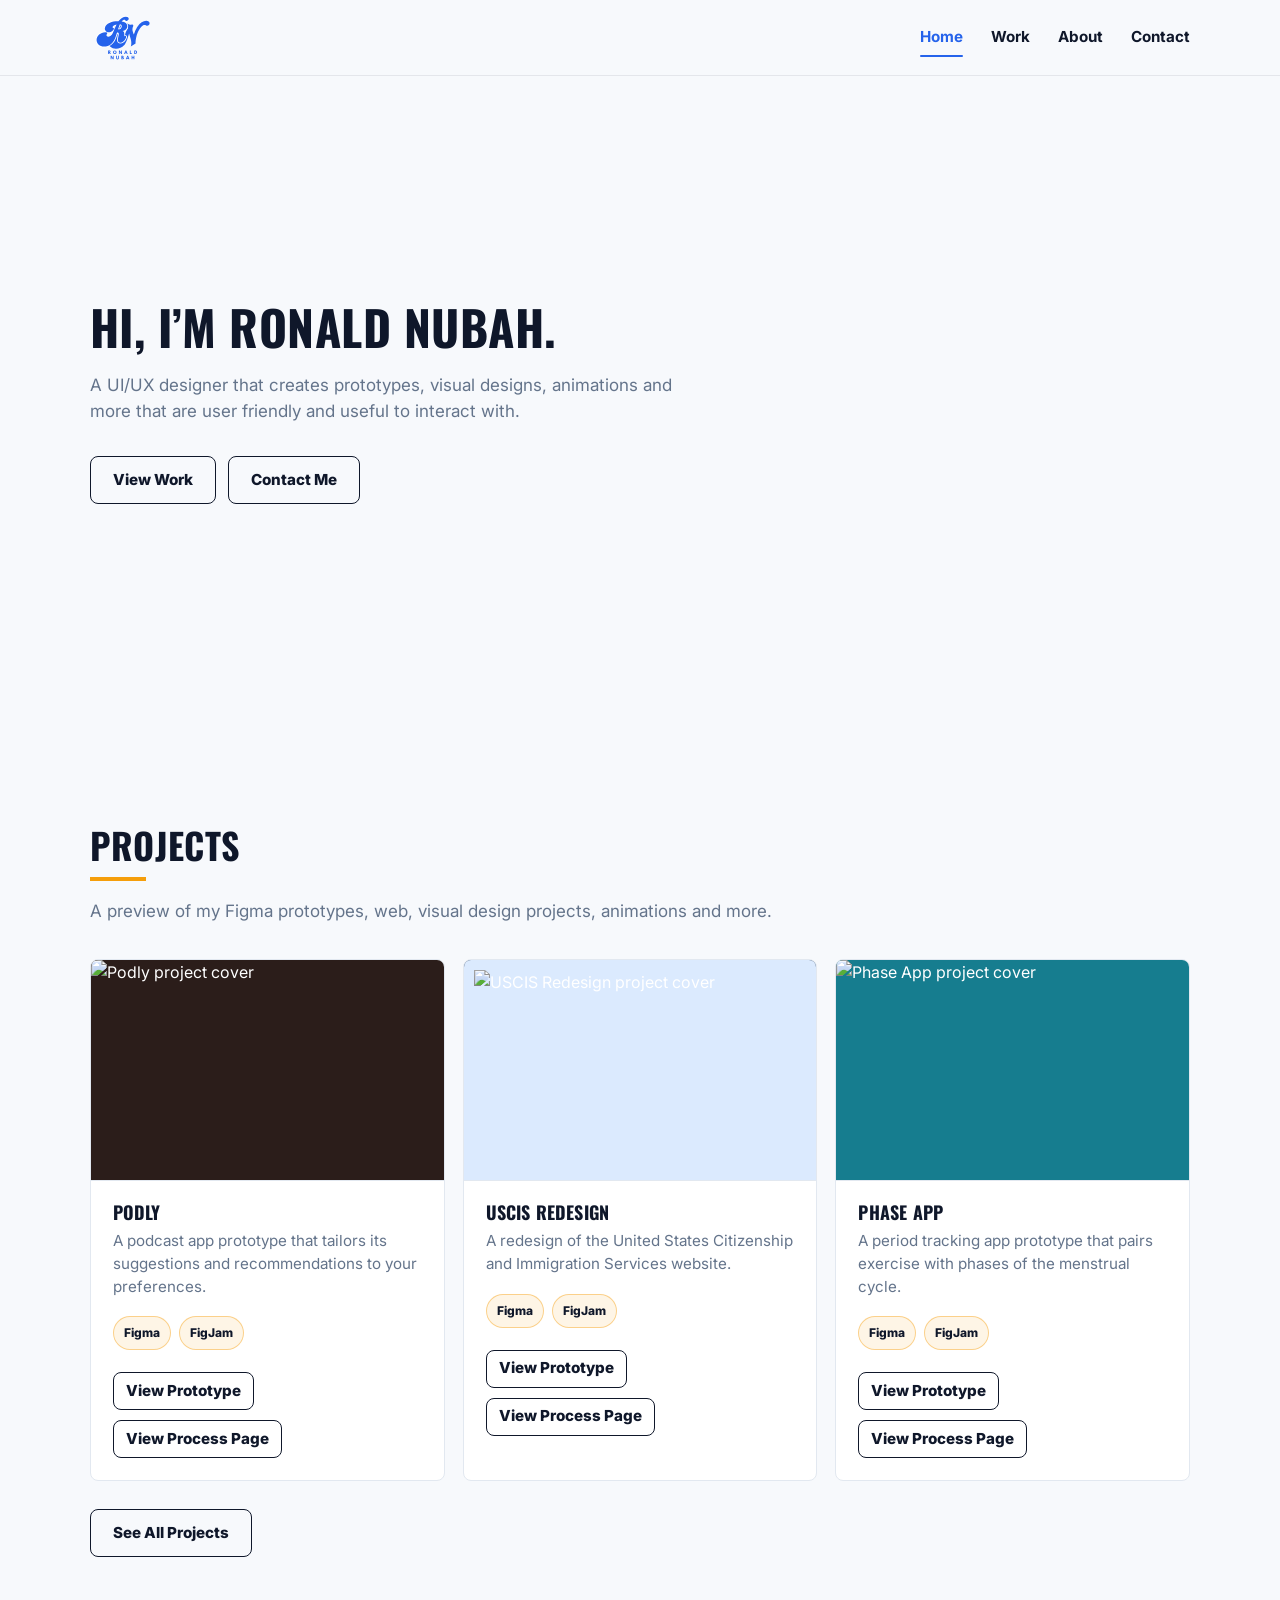
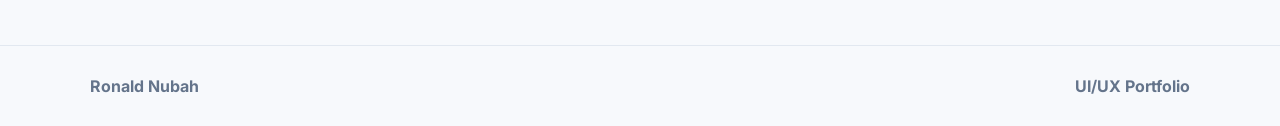
==== commit 8a512184: "Add files via upload" ====
--- a/index.html
+++ b/index.html
@@ -20,7 +20,7 @@
   <body>
     <header class="site-header">
       <a class="brand" href="index.html" aria-label="Ronald Nubah home">
-        <img src="assets/images/ronald-nubah-logo-v2.svg" alt="" />
+        <img src="assets/images/ronald-nubah-logo-v4.svg" alt="" />
       </a>
       <button class="nav-toggle" type="button" aria-expanded="false" aria-controls="site-nav">
         <span></span>
